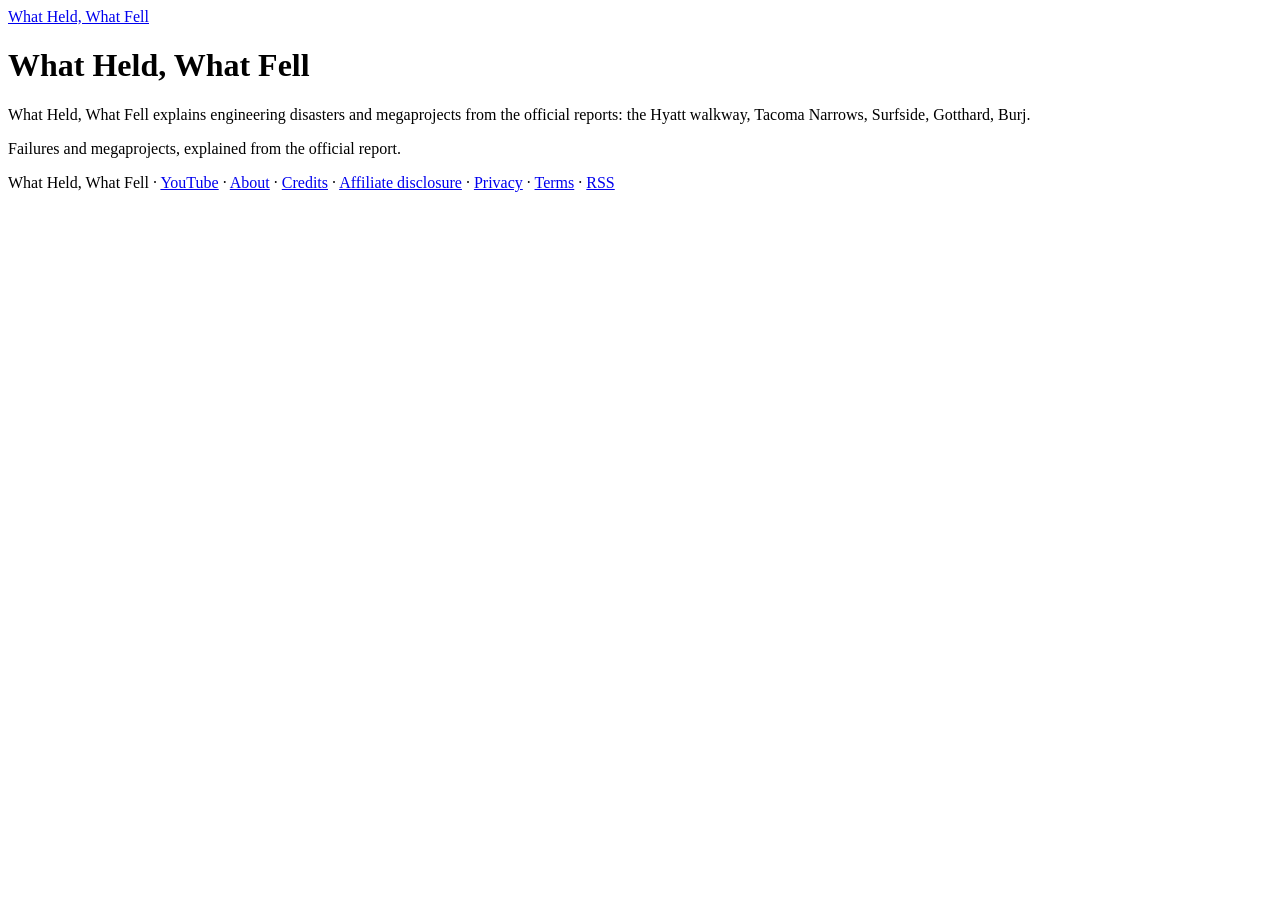
==== index.html @ d9c7eddd "Launch whatheldwhatfell.visionmediachannels.com" ====
<!doctype html>
<html lang="en">
<head>
<meta charset="utf-8">
<meta name="viewport" content="width=device-width, initial-scale=1">
<title>What Held, What Fell</title>
<meta name="description" content="What Held, What Fell explains engineering disasters and megaprojects from the official reports: the Hyatt walkway, Tacoma Narrows, Surfside, Gotthard, Burj.">
<link rel="canonical" href="https://whatheldwhatfell.visionmediachannels.com/">
<meta property="og:site_name" content="What Held, What Fell">
<meta property="og:type" content="website">
<meta property="og:title" content="What Held, What Fell">
<meta property="og:description" content="What Held, What Fell explains engineering disasters and megaprojects from the official reports: the Hyatt walkway, Tacoma Narrows, Surfside, Gotthard, Burj.">
<meta property="og:url" content="https://whatheldwhatfell.visionmediachannels.com/">
<meta property="og:image" content="https://whatheldwhatfell.visionmediachannels.com/images/site-header.png">
<meta name="twitter:card" content="summary_large_image">
<link rel="alternate" type="application/rss+xml" title="What Held, What Fell" href="https://whatheldwhatfell.visionmediachannels.com/feed.xml">
<link rel="icon" type="image/png" sizes="32x32" href="https://whatheldwhatfell.visionmediachannels.com/favicon-32.png">
<link rel="icon" type="image/png" sizes="512x512" href="https://whatheldwhatfell.visionmediachannels.com/favicon-512.png">
<link rel="preconnect" href="https://fonts.googleapis.com">
<link rel="preconnect" href="https://fonts.gstatic.com" crossorigin>
<link rel="stylesheet" href="https://fonts.googleapis.com/css2?family=Space+Grotesk:wght@400;700&amp;family=Roboto+Mono:wght@400;700&amp;display=swap">
<link rel="stylesheet" href="https://whatheldwhatfell.visionmediachannels.com/style.css">
<script type="application/ld+json">{"@context": "https://schema.org", "@type": "WebSite", "name": "What Held, What Fell", "url": "https://whatheldwhatfell.visionmediachannels.com/", "inLanguage": "en", "publisher": {"@type": "Organization", "name": "Vision Media"}}</script>
</head>
<body>
<header class="site"><a href="https://whatheldwhatfell.visionmediachannels.com/">What Held, What Fell</a></header>
<main>
<h1>What Held, What Fell</h1><p class="lede">What Held, What Fell explains engineering disasters and megaprojects from the official reports: the Hyatt walkway, Tacoma Narrows, Surfside, Gotthard, Burj.</p><ul class="posts"></ul>
</main>
<footer><p>Failures and megaprojects, explained from the official report.</p><p>What Held, What Fell · <a href="https://www.youtube.com/@whatheldwhatfell">YouTube</a> · <a href="https://whatheldwhatfell.visionmediachannels.com/about/">About</a> · <a href="https://whatheldwhatfell.visionmediachannels.com/credits/">Credits</a> · <a href="https://whatheldwhatfell.visionmediachannels.com/affiliate-disclosure/">Affiliate disclosure</a> · <a href="https://whatheldwhatfell.visionmediachannels.com/privacy/">Privacy</a> · <a href="https://whatheldwhatfell.visionmediachannels.com/terms/">Terms</a> · <a href="https://whatheldwhatfell.visionmediachannels.com/feed.xml">RSS</a></p></footer>
</body>
</html>
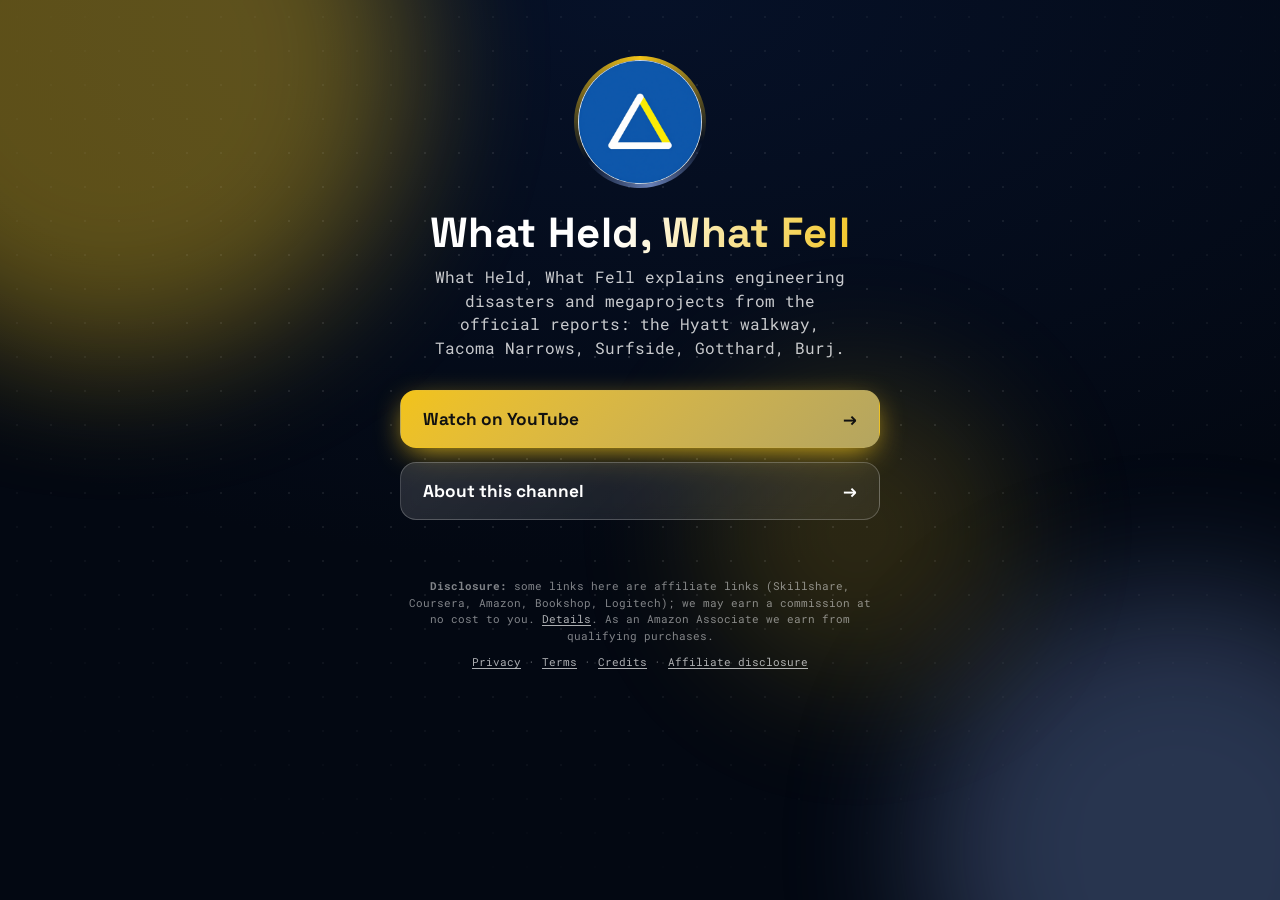
==== commit 786b64c7: "Animated link hub at host root" ====
--- a/index.html
+++ b/index.html
@@ -3,7 +3,7 @@
 <head>
 <meta charset="utf-8">
 <meta name="viewport" content="width=device-width, initial-scale=1">
-<title>What Held, What Fell</title>
+<title>What Held, What Fell · Links</title>
 <meta name="description" content="What Held, What Fell explains engineering disasters and megaprojects from the official reports: the Hyatt walkway, Tacoma Narrows, Surfside, Gotthard, Burj.">
 <link rel="canonical" href="https://whatheldwhatfell.visionmediachannels.com/">
 <meta property="og:site_name" content="What Held, What Fell">
@@ -13,20 +13,66 @@
 <meta property="og:url" content="https://whatheldwhatfell.visionmediachannels.com/">
 <meta property="og:image" content="https://whatheldwhatfell.visionmediachannels.com/images/site-header.png">
 <meta name="twitter:card" content="summary_large_image">
-<link rel="alternate" type="application/rss+xml" title="What Held, What Fell" href="https://whatheldwhatfell.visionmediachannels.com/feed.xml">
 <link rel="icon" type="image/png" sizes="32x32" href="https://whatheldwhatfell.visionmediachannels.com/favicon-32.png">
-<link rel="icon" type="image/png" sizes="512x512" href="https://whatheldwhatfell.visionmediachannels.com/favicon-512.png">
-<link rel="preconnect" href="https://fonts.googleapis.com">
-<link rel="preconnect" href="https://fonts.gstatic.com" crossorigin>
+<link rel="preconnect" href="https://fonts.googleapis.com"><link rel="preconnect" href="https://fonts.gstatic.com" crossorigin>
 <link rel="stylesheet" href="https://fonts.googleapis.com/css2?family=Space+Grotesk:wght@400;700&amp;family=Roboto+Mono:wght@400;700&amp;display=swap">
-<link rel="stylesheet" href="https://whatheldwhatfell.visionmediachannels.com/style.css">
-<script type="application/ld+json">{"@context": "https://schema.org", "@type": "WebSite", "name": "What Held, What Fell", "url": "https://whatheldwhatfell.visionmediachannels.com/", "inLanguage": "en", "publisher": {"@type": "Organization", "name": "Vision Media"}}</script>
+<style>
+:root{--bg:#061128;--bg2:#030812;--glow:#F2C319;--glow2:#6880b6;--head:'Space Grotesk',Georgia,serif;--body:'Roboto Mono',system-ui,sans-serif}
+*{box-sizing:border-box}html{-webkit-text-size-adjust:100%}
+body{margin:0;min-height:100vh;color:#fff;font:17px/1.5 var(--body);background:radial-gradient(120% 90% at 50% 0%,var(--bg) 0%,var(--bg2) 70%);overflow-x:hidden;position:relative}
+.orb{position:fixed;border-radius:50%;filter:blur(70px);opacity:.38;pointer-events:none;z-index:0;will-change:transform}
+.o1{width:46vmax;height:46vmax;background:var(--glow);top:-18vmax;left:-14vmax;animation:d1 22s ease-in-out infinite alternate}
+.o2{width:40vmax;height:40vmax;background:var(--glow2);bottom:-16vmax;right:-12vmax;animation:d2 26s ease-in-out infinite alternate}
+.o3{width:24vmax;height:24vmax;background:var(--glow);opacity:.18;top:42%;left:55%;animation:d3 30s ease-in-out infinite alternate}
+@keyframes d1{to{transform:translate(18vmax,12vmax) scale(1.2)}}
+@keyframes d2{to{transform:translate(-16vmax,-10vmax) scale(1.15)}}
+@keyframes d3{to{transform:translate(-30vmax,8vmax) scale(.8)}}
+.dots{position:fixed;inset:0;z-index:0;pointer-events:none;background-image:radial-gradient(rgba(255,255,255,.14) 1px,transparent 1.5px);background-size:34px 34px;mask-image:radial-gradient(70% 60% at 50% 40%,#000,transparent);animation:drift 40s linear infinite}
+@keyframes drift{to{background-position:34px 68px}}
+main{position:relative;z-index:1;max-width:520px;margin:0 auto;padding:56px 20px 28px;text-align:center}
+.ring{width:132px;height:132px;margin:0 auto 22px;border-radius:50%;padding:4px;position:relative;
+  background:conic-gradient(from 0deg,var(--glow),transparent 30%,var(--glow2),transparent 65%,var(--glow));animation:spin 7s linear infinite;
+  opacity:0;animation:spin 7s linear infinite,pop .9s .1s cubic-bezier(.2,.9,.3,1.3) forwards}
+.ring::after{content:"";position:absolute;inset:-14px;border-radius:50%;border:2px solid var(--glow);opacity:.0;animation:pulse 3.2s 1s ease-out infinite}
+.ring img,.ring .ph{width:100%;height:100%;border-radius:50%;display:block;object-fit:cover;background:var(--bg2);animation:unspin 7s linear infinite}
+.ring .ph{display:grid;place-items:center;font:700 44px var(--head)}
+@keyframes spin{to{transform:rotate(360deg)}}@keyframes unspin{to{transform:rotate(-360deg)}}
+@keyframes pulse{0%{transform:scale(.85);opacity:.55}100%{transform:scale(1.25);opacity:0}}
+@keyframes pop{from{opacity:0;transform:scale(.6) rotate(0)}to{opacity:1}}
+h1{font:700 clamp(30px,8vw,42px)/1.1 var(--head);margin:0 0 10px;letter-spacing:.01em;
+  background:linear-gradient(100deg,#fff 20%,var(--glow) 45%,#fff 70%);background-size:220% 100%;-webkit-background-clip:text;background-clip:text;color:transparent;
+  animation:shine 6s 1s ease-in-out infinite,up .8s .25s both}
+@keyframes shine{0%,100%{background-position:100% 0}50%{background-position:0 0}}
+.tag{margin:0 auto 30px;max-width:420px;color:rgba(255,255,255,.78);font-size:.98rem;animation:up .8s .4s both}
+@keyframes up{from{opacity:0;transform:translateY(18px)}to{opacity:1;transform:none}}
+.btns{display:grid;gap:14px}
+.btn{position:relative;display:flex;align-items:center;justify-content:space-between;gap:12px;padding:17px 22px;border-radius:16px;color:#fff;text-decoration:none;
+  font:700 1.08rem var(--head);background:linear-gradient(135deg,rgba(255,255,255,.14),rgba(255,255,255,.05));border:1px solid rgba(255,255,255,.22);
+  backdrop-filter:blur(8px);-webkit-backdrop-filter:blur(8px);overflow:hidden;opacity:0;animation:up .7s calc(.55s + var(--i)*.12s) both;
+  transition:transform .25s cubic-bezier(.2,.8,.3,1.2),border-color .25s,box-shadow .25s}
+.btn:first-child{background:linear-gradient(135deg,var(--glow),color-mix(in srgb,var(--glow) 55%,var(--glow2)));border-color:transparent;color:#111;box-shadow:0 8px 30px -8px var(--glow)}
+.btn::before{content:"";position:absolute;top:0;left:-70%;width:45%;height:100%;background:linear-gradient(100deg,transparent,rgba(255,255,255,.4),transparent);transform:skewX(-20deg);transition:left .7s}
+.btn:hover,.btn:focus-visible{transform:translateY(-4px) scale(1.02);border-color:var(--glow);box-shadow:0 14px 34px -10px var(--glow);outline:none}
+.btn:hover::before{left:130%}.btn i{font-style:normal;transition:transform .25s}.btn:hover i{transform:translateX(6px)}
+.btn:active{transform:scale(.98)}
+.btn:first-child::after{content:"";position:absolute;inset:0;border-radius:16px;box-shadow:0 0 0 0 var(--glow);animation:ping 2.6s 2s ease-out infinite}
+@keyframes ping{0%{box-shadow:0 0 0 0 color-mix(in srgb,var(--glow) 60%,transparent)}70%,100%{box-shadow:0 0 0 16px transparent}}
+footer{position:relative;z-index:1;max-width:520px;margin:0 auto;padding:30px 20px 36px;text-align:center;font-size:11px;line-height:1.5;color:rgba(255,255,255,.5);animation:up 1s 1.4s both}
+footer p{margin:0 0 10px}footer a{color:rgba(255,255,255,.68);text-decoration:underline;text-underline-offset:2px}footer a:hover{color:#fff}
+@media (prefers-reduced-motion:reduce){*,*::before,*::after{animation:none!important;transition:none!important}.btn,h1,.tag,.ring,footer{opacity:1!important}}
+</style>
 </head>
 <body>
-<header class="site"><a href="https://whatheldwhatfell.visionmediachannels.com/">What Held, What Fell</a></header>
+<div class="orb o1"></div><div class="orb o2"></div><div class="orb o3"></div><div class="dots"></div>
 <main>
-<h1>What Held, What Fell</h1><p class="lede">What Held, What Fell explains engineering disasters and megaprojects from the official reports: the Hyatt walkway, Tacoma Narrows, Surfside, Gotthard, Burj.</p><ul class="posts"></ul>
+<div class="ring"><img src="/images/avatar.png" alt="What Held, What Fell logo" width="360" height="360"></div>
+<h1>What Held, What Fell</h1>
+<p class="tag">What Held, What Fell explains engineering disasters and megaprojects from the official reports: the Hyatt walkway, Tacoma Narrows, Surfside, Gotthard, Burj.</p>
+<nav class="btns" aria-label="Links"><a class="btn" style="--i:0" href="https://www.youtube.com/@whatheldwhatfell"><span>Watch on YouTube</span><i aria-hidden="true">→</i></a><a class="btn" style="--i:1" href="https://whatheldwhatfell.visionmediachannels.com/about/"><span>About this channel</span><i aria-hidden="true">→</i></a></nav>
 </main>
-<footer><p>Failures and megaprojects, explained from the official report.</p><p>What Held, What Fell · <a href="https://www.youtube.com/@whatheldwhatfell">YouTube</a> · <a href="https://whatheldwhatfell.visionmediachannels.com/about/">About</a> · <a href="https://whatheldwhatfell.visionmediachannels.com/credits/">Credits</a> · <a href="https://whatheldwhatfell.visionmediachannels.com/affiliate-disclosure/">Affiliate disclosure</a> · <a href="https://whatheldwhatfell.visionmediachannels.com/privacy/">Privacy</a> · <a href="https://whatheldwhatfell.visionmediachannels.com/terms/">Terms</a> · <a href="https://whatheldwhatfell.visionmediachannels.com/feed.xml">RSS</a></p></footer>
+<footer>
+<p><strong>Disclosure:</strong> some links here are affiliate links (Skillshare, Coursera, Amazon, Bookshop, Logitech); we may earn a commission at no cost to you. <a href="https://whatheldwhatfell.visionmediachannels.com/affiliate-disclosure/">Details</a>. As an Amazon Associate we earn from qualifying purchases.</p>
+<p><a href="https://whatheldwhatfell.visionmediachannels.com/privacy/">Privacy</a> · <a href="https://whatheldwhatfell.visionmediachannels.com/terms/">Terms</a> · <a href="https://whatheldwhatfell.visionmediachannels.com/credits/">Credits</a> · <a href="https://whatheldwhatfell.visionmediachannels.com/affiliate-disclosure/">Affiliate disclosure</a></p>
+</footer>
 </body>
 </html>
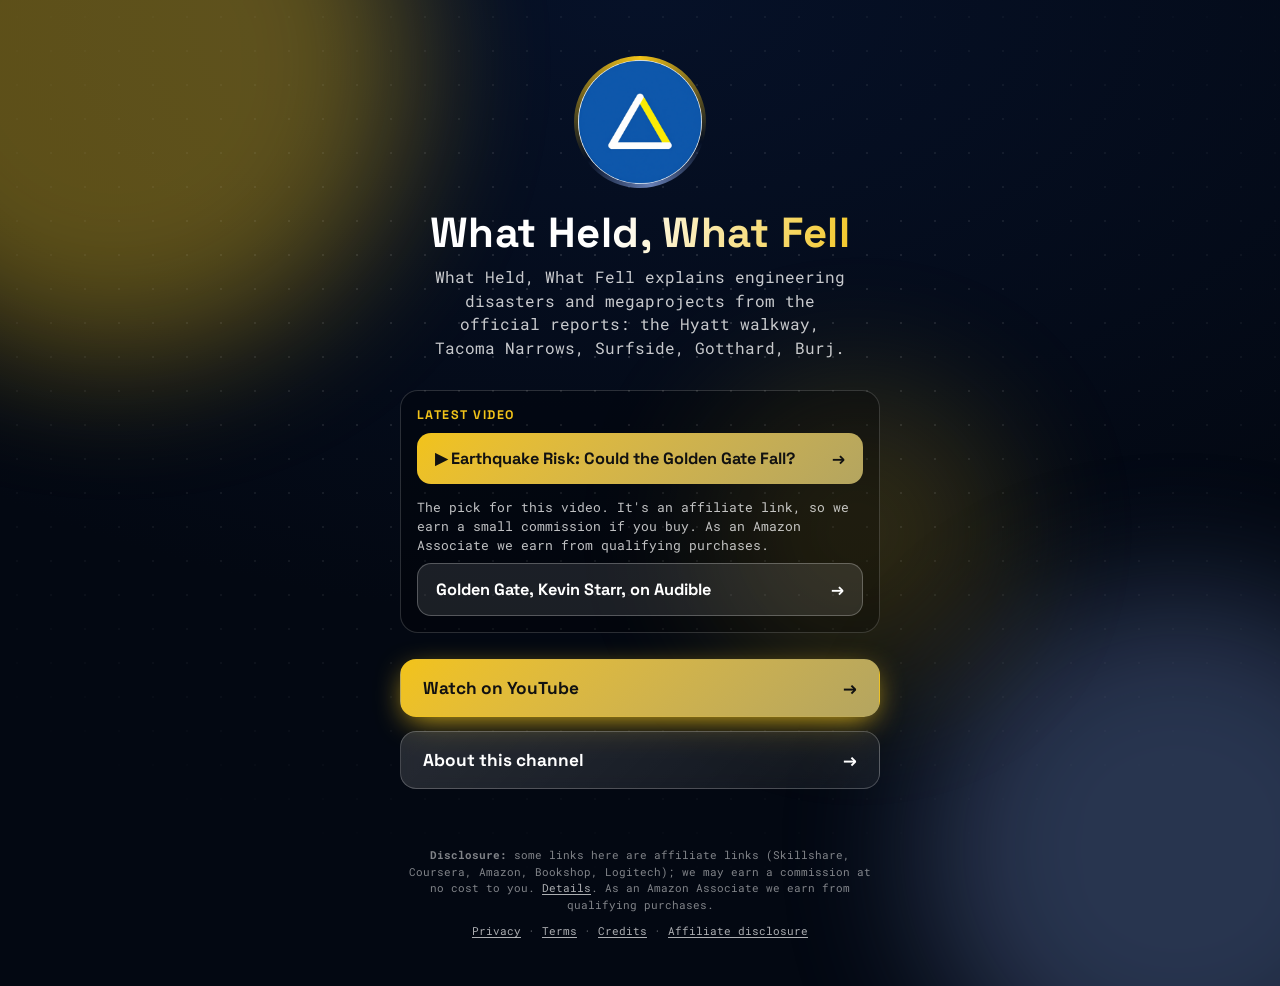
==== commit 4a1bc70f: "Link hub: latest public video and its one product at the top (owner OK 2026-11-25) Co-Authored-By: C" ====
--- a/index.html
+++ b/index.html
@@ -57,6 +57,13 @@
 .btn:active{transform:scale(.98)}
 .btn:first-child::after{content:"";position:absolute;inset:0;border-radius:16px;box-shadow:0 0 0 0 var(--glow);animation:ping 2.6s 2s ease-out infinite}
 @keyframes ping{0%{box-shadow:0 0 0 0 color-mix(in srgb,var(--glow) 60%,transparent)}70%,100%{box-shadow:0 0 0 16px transparent}}
+.latest{margin:0 0 26px;padding:16px;border-radius:18px;background:rgba(0,0,0,.28);border:1px solid rgba(255,255,255,.16);text-align:left;animation:up .8s .5s both}
+.kick{margin:0 0 10px;font:700 .78rem var(--head);letter-spacing:.12em;text-transform:uppercase;color:var(--glow)}
+.lbtn{display:flex;align-items:center;justify-content:space-between;gap:12px;padding:15px 18px;border-radius:14px;text-decoration:none;font:700 1.02rem var(--head);
+  color:#111;background:linear-gradient(135deg,var(--glow),color-mix(in srgb,var(--glow) 55%,var(--glow2)));transition:transform .25s}
+.lbtn:hover,.lbtn:focus-visible{transform:translateY(-3px);outline:none}.lbtn i{font-style:normal}
+.lbtn.prod{color:#fff;background:rgba(255,255,255,.1);border:1px solid rgba(255,255,255,.25)}
+.pdisc{margin:14px 0 8px;font-size:.82rem;line-height:1.45;color:rgba(255,255,255,.75)}
 footer{position:relative;z-index:1;max-width:520px;margin:0 auto;padding:30px 20px 36px;text-align:center;font-size:11px;line-height:1.5;color:rgba(255,255,255,.5);animation:up 1s 1.4s both}
 footer p{margin:0 0 10px}footer a{color:rgba(255,255,255,.68);text-decoration:underline;text-underline-offset:2px}footer a:hover{color:#fff}
 @media (prefers-reduced-motion:reduce){*,*::before,*::after{animation:none!important;transition:none!important}.btn,h1,.tag,.ring,footer{opacity:1!important}}
@@ -68,6 +75,7 @@
 <div class="ring"><img src="/images/avatar.png" alt="What Held, What Fell logo" width="360" height="360"></div>
 <h1>What Held, What Fell</h1>
 <p class="tag">What Held, What Fell explains engineering disasters and megaprojects from the official reports: the Hyatt walkway, Tacoma Narrows, Surfside, Gotthard, Burj.</p>
+<section class="latest" aria-label="Latest video"><p class="kick">Latest video</p><a class="lbtn" href="https://www.youtube.com/watch?v=nz_PQchvws0"><span>▶ Earthquake Risk: Could the Golden Gate Fall?</span><i aria-hidden="true">→</i></a><p class="pdisc">The pick for this video. It's an affiliate link, so we earn a small commission if you buy. As an Amazon Associate we earn from qualifying purchases.</p><a class="lbtn prod" rel="sponsored noopener" href="https://www.amazon.com/dp/B00BRMZ5Y6?tag=vm-held-20"><span>Golden Gate, Kevin Starr, on Audible</span><i aria-hidden="true">→</i></a></section>
 <nav class="btns" aria-label="Links"><a class="btn" style="--i:0" href="https://www.youtube.com/@whatheldwhatfell"><span>Watch on YouTube</span><i aria-hidden="true">→</i></a><a class="btn" style="--i:1" href="https://whatheldwhatfell.visionmediachannels.com/about/"><span>About this channel</span><i aria-hidden="true">→</i></a></nav>
 </main>
 <footer>
